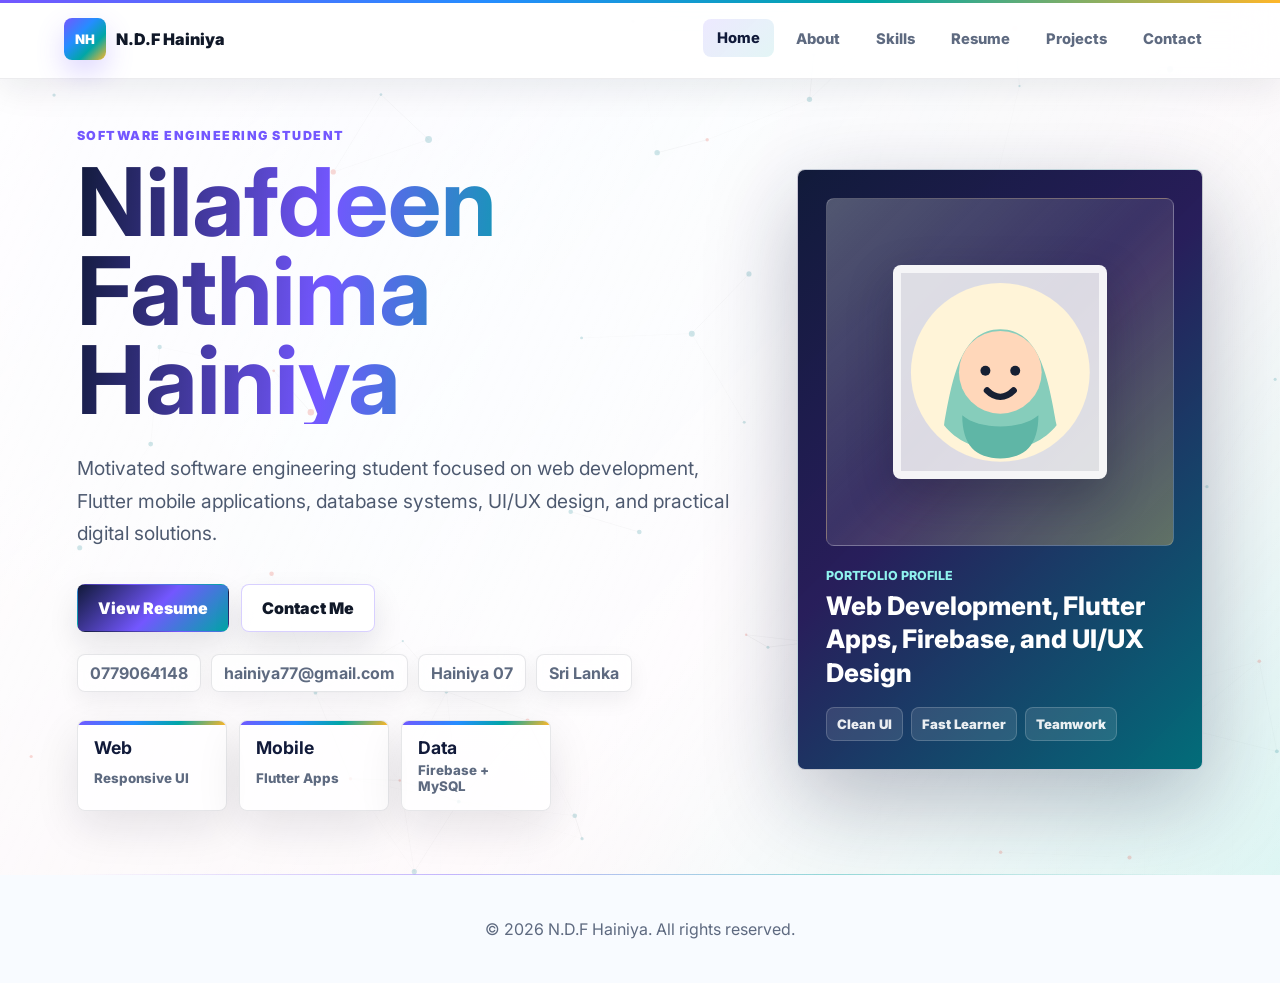
==== index.html @ d44f3f5a "Initial portfolio website" ====
<!DOCTYPE html>
<html lang="en">
<head>
  <meta charset="UTF-8" />
  <meta name="viewport" content="width=device-width, initial-scale=1.0" />
  <title>N.D.F Hainiya | Software Engineering Portfolio</title>
  <link rel="preconnect" href="https://fonts.googleapis.com">
  <link rel="preconnect" href="https://fonts.gstatic.com" crossorigin>
  <link href="https://fonts.googleapis.com/css2?family=Inter:wght@400;500;600;700;800;900&display=swap" rel="stylesheet">
  <link rel="stylesheet" href="style.css" />
</head>
<body>
  <header class="site-header">
    <a class="brand" href="index.html" aria-label="N.D.F Hainiya home">
      <span class="brand-mark">NH</span>
      <span>N.D.F Hainiya</span>
    </a>

    <button class="nav-toggle" type="button" aria-label="Open navigation" aria-expanded="false">
      <span></span>
      <span></span>
      <span></span>
    </button>

    <nav class="site-nav" aria-label="Primary navigation">
      <a href="index.html">Home</a>
      <a href="about.html">About</a>
      <a href="skills.html">Skills</a>
      <a href="resume.html">Resume</a>
      <a href="project.html">Projects</a>
      <a href="contect.html">Contact</a>
    </nav>
  </header>

  <main>
    <section class="hero" id="home">
      <canvas id="heroCanvas" aria-hidden="true"></canvas>
      <div class="hero-content">
        <p class="eyebrow">Software Engineering Student</p>
        <h1>Nilafdeen Fathima Hainiya</h1>
        <p class="hero-text">
          Motivated software engineering student focused on web development,
          Flutter mobile applications, database systems, UI/UX design, and
          practical digital solutions.
        </p>
        <div class="hero-actions">
          <a class="btn primary" href="resume.html">View Resume</a>
          <a class="btn secondary" href="contect.html">Contact Me</a>
        </div>
        <div class="hero-meta" aria-label="Contact quick links">
          <a href="tel:+94779064148">0779064148</a>
          <a href="mailto:hainiya77@gmail.com">hainiya77@gmail.com</a>
          <span>Hainiya 07</span>
          <span>Sri Lanka</span>
        </div>
        <div class="hero-highlights" aria-label="Portfolio focus areas">
          <span>
            <strong>Web</strong>
            <small>Responsive UI</small>
          </span>
          <span>
            <strong>Mobile</strong>
            <small>Flutter Apps</small>
          </span>
          <span>
            <strong>Data</strong>
            <small>Firebase + MySQL</small>
          </span>
        </div>
      </div>

      <aside class="profile-panel" aria-label="Profile highlight">
        <div class="profile-orbit">
          <div class="profile-avatar" aria-hidden="true">
            <svg class="girl-icon" viewBox="0 0 120 120" role="img" aria-label="Girl profile icon">
              <circle class="icon-bg" cx="60" cy="60" r="54" />
              <path class="icon-hijab" d="M26 92c5-28 10-58 34-58s29 30 34 58c-7 9-19 15-34 15S33 101 26 92Z" />
              <circle class="icon-face" cx="60" cy="60" r="25" />
              <path class="icon-scarf" d="M37 86c10 9 36 9 46 0 0 18-8 26-23 26S37 104 37 86Z" />
              <circle class="icon-eye" cx="51" cy="59" r="3" />
              <circle class="icon-eye" cx="69" cy="59" r="3" />
              <path class="icon-smile" d="M52 71c5 5 11 5 16 0" />
            </svg>
          </div>
        </div>
        <div>
          <p class="profile-label">Portfolio Profile</p>
          <p class="profile-title">Web Development, Flutter Apps, Firebase, and UI/UX Design</p>
          <div class="profile-tags" aria-label="Core strengths">
            <span>Clean UI</span>
            <span>Fast Learner</span>
            <span>Teamwork</span>
          </div>
        </div>
      </aside>
    </section>
  </main>

  <footer class="site-footer">
    <p>&copy; <span id="year"></span> N.D.F Hainiya. All rights reserved.</p>
  </footer>

  <script src="script.js"></script>
</body>
</html>
---- style.css ----
:root {
  --ink: #101828;
  --muted: #5e6a80;
  --paper: #f8fbff;
  --line: rgba(16, 24, 40, 0.12);
  --teal: #00a6a6;
  --coral: #ff5f73;
  --gold: #ffb629;
  --green: #2fbd72;
  --violet: #7357ff;
  --rose: #ff7aac;
  --sky: #258dff;
  --navy: #111a3a;
  --white: #ffffff;
  --shadow: 0 24px 70px rgba(16, 24, 40, 0.16);
  --soft-shadow: 0 16px 44px rgba(16, 24, 40, 0.1);
  --accent-gradient: linear-gradient(135deg, var(--violet), var(--sky) 38%, var(--teal) 68%, var(--gold));
}

* {
  box-sizing: border-box;
}

html {
  scroll-behavior: smooth;
  overflow-x: hidden;
}

body {
  margin: 0;
  font-family: "Inter", Arial, sans-serif;
  color: var(--ink);
  background:
    linear-gradient(120deg, rgba(115, 87, 255, 0.12), transparent 32%),
    linear-gradient(240deg, rgba(0, 166, 166, 0.11), transparent 38%),
    linear-gradient(180deg, rgba(255, 182, 41, 0.09), transparent 44%),
    var(--paper);
  overflow-x: hidden;
}

a {
  color: inherit;
  text-decoration: none;
}

main,
section,
.hero-content,
.section-heading,
.about-grid,
.resume-layout,
.projects-grid,
.contact-section,
.profile-panel,
.skill-card,
.resume-card,
.project-card {
  min-width: 0;
}

.site-header {
  position: fixed;
  top: 0;
  left: 0;
  right: 0;
  z-index: 20;
  display: flex;
  align-items: center;
  justify-content: space-between;
  gap: 24px;
  min-height: 76px;
  padding: 18px clamp(18px, 5vw, 64px);
  background: rgba(255, 255, 255, 0.82);
  border-bottom: 1px solid rgba(17, 24, 39, 0.08);
  box-shadow: 0 10px 34px rgba(16, 24, 40, 0.08);
  backdrop-filter: blur(20px);
}

.site-header::before {
  content: "";
  position: absolute;
  inset: 0 0 auto;
  height: 3px;
  background: var(--accent-gradient);
}

.brand,
.site-nav {
  display: flex;
  align-items: center;
}

.brand {
  gap: 10px;
  font-weight: 900;
}

.brand-mark {
  display: grid;
  place-items: center;
  width: 42px;
  height: 42px;
  border-radius: 8px;
  color: var(--white);
  background: var(--accent-gradient);
  box-shadow: 0 12px 28px rgba(115, 87, 255, 0.24);
  font-size: 0.82rem;
  letter-spacing: 0;
}

.site-nav {
  gap: 8px;
}

.site-nav a {
  border-radius: 8px;
  padding: 10px 14px;
  color: var(--muted);
  font-weight: 800;
  font-size: 0.92rem;
  transition: color 180ms ease, background 180ms ease, transform 180ms ease;
}

.site-nav a:hover,
.site-nav a.active {
  color: var(--navy);
  background: linear-gradient(135deg, rgba(115, 87, 255, 0.13), rgba(0, 166, 166, 0.11));
  transform: translateY(-1px);
}

.nav-toggle {
  display: none;
  width: 44px;
  height: 44px;
  border: 1px solid var(--line);
  border-radius: 8px;
  background: var(--white);
  cursor: pointer;
}

.nav-toggle span {
  display: block;
  width: 18px;
  height: 2px;
  margin: 4px auto;
  background: var(--ink);
}

.hero {
  position: relative;
  display: grid;
  grid-template-columns: minmax(0, 1.05fr) minmax(290px, 0.65fr);
  align-items: center;
  gap: clamp(24px, 5vw, 74px);
  min-height: 96vh;
  padding: 128px clamp(18px, 6vw, 84px) 64px;
  overflow: hidden;
  background:
    linear-gradient(135deg, rgba(255, 255, 255, 0.98) 0%, rgba(241, 248, 255, 0.92) 35%, rgba(255, 246, 250, 0.9) 68%, rgba(239, 255, 249, 0.9) 100%),
    repeating-linear-gradient(90deg, rgba(16, 24, 40, 0.045) 0 1px, transparent 1px 88px),
    repeating-linear-gradient(0deg, rgba(16, 24, 40, 0.035) 0 1px, transparent 1px 88px);
}

#heroCanvas {
  position: absolute;
  inset: 0;
  width: 100%;
  height: 100%;
  opacity: 0.42;
}

.hero::before {
  content: "";
  position: absolute;
  inset: 0;
  background:
    linear-gradient(115deg, rgba(255, 255, 255, 0.96) 0%, rgba(255, 255, 255, 0.72) 44%, rgba(255, 255, 255, 0.38) 100%),
    linear-gradient(145deg, rgba(115, 87, 255, 0.16) 0%, transparent 34%),
    linear-gradient(315deg, rgba(0, 166, 166, 0.16) 0%, transparent 38%),
    linear-gradient(45deg, rgba(255, 95, 115, 0.14) 0%, transparent 35%);
}

.hero::after {
  content: "";
  position: absolute;
  right: clamp(18px, 6vw, 84px);
  bottom: 0;
  left: clamp(18px, 6vw, 84px);
  height: 1px;
  background: linear-gradient(90deg, transparent, rgba(115, 87, 255, 0.42), rgba(0, 166, 166, 0.38), transparent);
}

.hero-content,
.profile-panel {
  position: relative;
  z-index: 1;
}

.eyebrow {
  margin: 0 0 14px;
  color: var(--violet);
  font-size: 0.78rem;
  font-weight: 900;
  text-transform: uppercase;
  letter-spacing: 0.12em;
}

h1,
h2,
h3,
p {
  overflow-wrap: anywhere;
  word-break: normal;
}

h1 {
  max-width: 900px;
  margin: 0;
  font-size: clamp(2.9rem, 7.4vw, 7.6rem);
  line-height: 0.94;
  letter-spacing: 0;
  color: var(--navy);
  background: linear-gradient(95deg, var(--navy) 0%, var(--violet) 38%, var(--teal) 70%, #e38b00 100%);
  background-clip: text;
  -webkit-background-clip: text;
  -webkit-text-fill-color: transparent;
}

h2 {
  margin: 0;
  font-size: clamp(2rem, 4vw, 4.2rem);
  line-height: 1;
  letter-spacing: 0;
  color: var(--navy);
}

h3 {
  margin: 0;
  font-size: 1.22rem;
}

.hero-text {
  max-width: 670px;
  margin: 28px 0 0;
  color: #4e5a70;
  font-size: clamp(1.02rem, 1.5vw, 1.28rem);
  line-height: 1.7;
}

.hero-actions {
  display: flex;
  flex-wrap: wrap;
  gap: 12px;
  margin-top: 34px;
}

.hero-meta {
  display: flex;
  flex-wrap: wrap;
  gap: 10px;
  margin-top: 22px;
  color: var(--muted);
  font-weight: 700;
}

.hero-meta a,
.hero-meta span {
  display: inline-flex;
  align-items: center;
  min-height: 38px;
  border: 1px solid rgba(16, 24, 40, 0.1);
  border-radius: 8px;
  padding: 0 12px;
  background: rgba(255, 255, 255, 0.72);
  box-shadow: 0 8px 22px rgba(16, 24, 40, 0.06);
  backdrop-filter: blur(12px);
}

.hero-highlights {
  display: grid;
  grid-template-columns: repeat(3, minmax(0, 150px));
  gap: 12px;
  margin-top: 28px;
}

.hero-highlights span {
  position: relative;
  display: grid;
  gap: 4px;
  min-height: 82px;
  padding: 16px;
  overflow: hidden;
  border: 1px solid rgba(16, 24, 40, 0.1);
  border-radius: 8px;
  background: rgba(255, 255, 255, 0.78);
  box-shadow: var(--soft-shadow);
}

.hero-highlights span::before {
  content: "";
  position: absolute;
  inset: 0 0 auto;
  height: 4px;
  background: var(--accent-gradient);
}

.hero-highlights strong {
  color: var(--navy);
  font-size: 1.1rem;
}

.hero-highlights small {
  color: var(--muted);
  font-weight: 800;
}

.btn {
  display: inline-flex;
  align-items: center;
  justify-content: center;
  min-height: 48px;
  border-radius: 8px;
  padding: 0 20px;
  border: 1px solid var(--ink);
  font-family: inherit;
  font-size: 1rem;
  font-weight: 900;
  cursor: pointer;
  box-shadow: 0 14px 30px rgba(16, 24, 40, 0.1);
  transition: transform 180ms ease, box-shadow 180ms ease, border-color 180ms ease;
}

.btn:hover {
  transform: translateY(-2px);
  box-shadow: 0 18px 42px rgba(16, 24, 40, 0.17);
}

.btn.primary {
  color: var(--white);
  border-color: transparent;
  background: linear-gradient(135deg, var(--navy), var(--violet) 52%, var(--teal));
}

.btn.secondary {
  border-color: rgba(115, 87, 255, 0.28);
  background: rgba(255, 255, 255, 0.82);
}

.profile-panel {
  display: grid;
  gap: 22px;
  width: min(100%, 420px);
  justify-self: end;
  padding: 28px;
  border: 1px solid rgba(255, 255, 255, 0.74);
  border-radius: 8px;
  background:
    linear-gradient(135deg, rgba(17, 26, 58, 0.94), rgba(42, 30, 94, 0.9) 45%, rgba(0, 122, 132, 0.86)),
    var(--navy);
  box-shadow: 0 30px 90px rgba(17, 26, 58, 0.28);
  backdrop-filter: blur(18px);
}

.profile-orbit {
  display: grid;
  place-items: center;
  aspect-ratio: 1;
  border-radius: 8px;
  background:
    linear-gradient(135deg, rgba(255, 255, 255, 0.18), transparent 48%),
    linear-gradient(315deg, rgba(255, 182, 41, 0.25), transparent 52%),
    rgba(255, 255, 255, 0.1);
  border: 1px solid rgba(255, 255, 255, 0.18);
}

.profile-avatar {
  display: grid;
  place-items: center;
  width: 62%;
  aspect-ratio: 1;
  border-radius: 8px;
  background: rgba(255, 255, 255, 0.82);
  border: 8px solid rgba(255, 255, 255, 0.72);
  box-shadow: 0 18px 45px rgba(17, 24, 39, 0.28);
}

.girl-icon {
  width: 100%;
  height: 100%;
}

.girl-icon.large {
  width: min(82%, 280px);
  height: auto;
}

.icon-bg {
  fill: #fff4d8;
}

.icon-hijab {
  fill: #86cdbb;
}

.icon-face {
  fill: #ffd7ba;
}

.icon-scarf {
  fill: #5fb6a6;
}

.icon-eye {
  fill: #172033;
}

.icon-smile {
  fill: none;
  stroke: #172033;
  stroke-width: 4;
  stroke-linecap: round;
}

.profile-label {
  margin: 0 0 6px;
  color: #8ff3ee;
  font-weight: 800;
  text-transform: uppercase;
  font-size: 0.78rem;
}

.profile-title {
  margin: 0;
  font-size: clamp(1.25rem, 2vw, 1.7rem);
  line-height: 1.3;
  font-weight: 800;
  color: var(--white);
}

.profile-tags {
  display: flex;
  flex-wrap: wrap;
  gap: 8px;
  margin-top: 18px;
}

.profile-tags span {
  display: inline-flex;
  align-items: center;
  min-height: 34px;
  border: 1px solid rgba(255, 255, 255, 0.18);
  border-radius: 8px;
  padding: 0 10px;
  color: rgba(255, 255, 255, 0.9);
  background: rgba(255, 255, 255, 0.11);
  font-size: 0.82rem;
  font-weight: 900;
}

.section {
  padding: 98px clamp(18px, 6vw, 84px);
}

.section-heading {
  max-width: 850px;
  margin-bottom: 38px;
}

.about-grid {
  display: grid;
  grid-template-columns: minmax(210px, 0.56fr) minmax(0, 1fr) minmax(260px, 0.72fr);
  gap: 34px;
  align-items: center;
}

.about-icon-card {
  position: relative;
  display: grid;
  place-items: center;
  min-height: 340px;
  border: 1px solid rgba(17, 24, 39, 0.1);
  border-radius: 8px;
  background:
    linear-gradient(135deg, rgba(115, 87, 255, 0.2), transparent 48%),
    linear-gradient(315deg, rgba(0, 166, 166, 0.18), transparent 54%),
    linear-gradient(45deg, rgba(255, 182, 41, 0.18), transparent 46%),
    #ffffff;
  box-shadow: var(--shadow);
}

.about-icon-card::after {
  content: "";
  position: absolute;
  inset: 0;
  border: 10px solid rgba(255, 255, 255, 0.54);
  pointer-events: none;
}

.about-copy p {
  margin: 0;
  color: #4e5a70;
  font-size: 1.15rem;
  line-height: 1.8;
}

.quick-facts {
  display: grid;
  gap: 12px;
}

.quick-facts div,
.skill-card,
.project-card {
  border: 1px solid var(--line);
  border-radius: 8px;
  background: rgba(255, 255, 255, 0.84);
  box-shadow: 0 12px 34px rgba(16, 24, 40, 0.07);
}

.quick-facts div {
  position: relative;
  overflow: hidden;
  padding: 18px;
  border-left: 5px solid var(--teal);
}

.quick-facts div::after {
  content: "";
  position: absolute;
  inset: auto 0 0;
  height: 3px;
  background: linear-gradient(90deg, var(--teal), transparent);
}

.quick-facts div:nth-child(2) {
  border-left-color: var(--coral);
}

.quick-facts div:nth-child(2)::after {
  background: linear-gradient(90deg, var(--coral), transparent);
}

.quick-facts div:nth-child(3) {
  border-left-color: var(--gold);
}

.quick-facts div:nth-child(3)::after {
  background: linear-gradient(90deg, var(--gold), transparent);
}

.quick-facts span,
.project-type {
  color: var(--muted);
  font-size: 0.78rem;
  font-weight: 800;
  text-transform: uppercase;
}

.quick-facts strong {
  display: block;
  margin-top: 5px;
  font-size: 1.05rem;
}

.skills-section {
  background:
    linear-gradient(135deg, rgba(0, 166, 166, 0.14), transparent 42%),
    linear-gradient(315deg, rgba(255, 122, 172, 0.14), transparent 46%),
    linear-gradient(180deg, #f0fbff, #fff7fc);
}

.skills-grid,
.skill-category-grid,
.projects-grid {
  display: grid;
  grid-template-columns: repeat(3, minmax(0, 1fr));
  gap: 18px;
}

.skill-card {
  position: relative;
  min-height: 260px;
  padding: 24px;
  overflow: hidden;
  transition: transform 180ms ease, box-shadow 180ms ease;
}

.skill-card::before,
.project-card::before,
.resume-card::before {
  content: "";
  position: absolute;
  inset: 0 0 auto;
  height: 5px;
  background: var(--accent-gradient);
}

.skill-card:hover,
.project-card:hover {
  transform: translateY(-6px);
  box-shadow: var(--shadow);
}

.skill-number {
  display: inline-flex;
  align-items: center;
  justify-content: center;
  width: 46px;
  height: 46px;
  margin-bottom: 34px;
  border-radius: 8px;
  color: var(--white);
  background: linear-gradient(135deg, var(--violet), var(--sky));
  box-shadow: 0 14px 28px rgba(115, 87, 255, 0.22);
  font-weight: 900;
}

.skill-card:nth-child(2) .skill-number {
  background: linear-gradient(135deg, var(--coral), var(--gold));
}

.skill-card:nth-child(3) .skill-number {
  background: linear-gradient(135deg, var(--teal), var(--green));
}

.skill-card:nth-child(4) .skill-number {
  background: linear-gradient(135deg, var(--green), var(--navy));
}

.skill-card:nth-child(5) .skill-number {
  background: linear-gradient(135deg, var(--rose), var(--violet));
}

.skill-card:nth-child(6) .skill-number {
  background: linear-gradient(135deg, var(--gold), var(--coral));
}

.tag-list,
.interest-list {
  display: flex;
  flex-wrap: wrap;
  gap: 9px;
  margin-top: 18px;
}

.tag-list span,
.interest-list span {
  display: inline-flex;
  align-items: center;
  min-height: 36px;
  border-radius: 8px;
  padding: 0 11px;
  color: var(--ink);
  background: rgba(115, 87, 255, 0.1);
  border: 1px solid rgba(115, 87, 255, 0.16);
  font-size: 0.88rem;
  font-weight: 800;
}

.skill-card p,
.project-card p {
  color: var(--muted);
  line-height: 1.65;
}

.resume-section {
  background:
    linear-gradient(180deg, rgba(255, 255, 255, 0.64), rgba(255, 255, 255, 0)),
    linear-gradient(135deg, rgba(255, 182, 41, 0.15), transparent 42%),
    linear-gradient(315deg, rgba(0, 166, 166, 0.1), transparent 44%),
    #fff8ed;
}

.resume-layout {
  display: grid;
  grid-template-columns: minmax(0, 1.1fr) minmax(280px, 0.9fr);
  gap: 18px;
}

.resume-card {
  position: relative;
  overflow: hidden;
  border: 1px solid var(--line);
  border-radius: 8px;
  padding: 26px;
  background: rgba(255, 255, 255, 0.86);
  box-shadow: 0 12px 36px rgba(17, 24, 39, 0.07);
}

.summary-card {
  grid-row: span 2;
}

.resume-file-card {
  grid-column: 1 / -1;
  display: grid;
  gap: 22px;
  overflow: hidden;
  background:
    linear-gradient(135deg, rgba(115, 87, 255, 0.14), transparent 38%),
    linear-gradient(315deg, rgba(0, 166, 166, 0.13), transparent 42%),
    rgba(255, 255, 255, 0.92);
}

.resume-file-header {
  display: flex;
  align-items: center;
  gap: 18px;
}

.resume-file-icon {
  display: grid;
  place-items: center;
  flex: 0 0 auto;
  width: 74px;
  height: 92px;
  border-radius: 8px;
  color: var(--white);
  background: linear-gradient(135deg, var(--coral), var(--violet), var(--teal));
  box-shadow: 0 16px 34px rgba(108, 99, 255, 0.22);
}

.resume-file-icon span {
  font-size: 0.9rem;
  font-weight: 900;
  letter-spacing: 0.12em;
}

.resume-file-label {
  margin: 0 0 8px;
  color: var(--teal);
  font-size: 0.78rem;
  font-weight: 900;
  text-transform: uppercase;
  letter-spacing: 0.12em;
}

.resume-actions {
  display: flex;
  flex-wrap: wrap;
  gap: 12px;
}

.resume-modal {
  position: fixed;
  inset: 0;
  z-index: 80;
  display: none;
  padding: clamp(14px, 3vw, 34px);
}

.resume-modal.open {
  display: grid;
  place-items: center;
}

.resume-modal-backdrop {
  position: absolute;
  inset: 0;
  background: rgba(23, 32, 51, 0.76);
  backdrop-filter: blur(10px);
}

.resume-modal-panel {
  position: relative;
  z-index: 1;
  display: grid;
  grid-template-rows: auto minmax(0, 1fr);
  width: min(100%, 980px);
  height: min(92vh, 860px);
  overflow: hidden;
  border: 1px solid rgba(255, 255, 255, 0.28);
  border-radius: 8px;
  background: var(--white);
  box-shadow: 0 28px 90px rgba(0, 0, 0, 0.34);
}

.resume-modal-header {
  display: flex;
  align-items: center;
  justify-content: space-between;
  gap: 18px;
  padding: 18px;
  border-bottom: 1px solid var(--line);
  background:
    linear-gradient(135deg, rgba(108, 99, 255, 0.1), transparent 42%),
    #ffffff;
}

.resume-modal-header h2 {
  font-size: clamp(1.05rem, 2.5vw, 1.7rem);
  line-height: 1.2;
}

.resume-close-btn {
  min-height: 42px;
  border: 1px solid rgba(23, 32, 51, 0.16);
  border-radius: 8px;
  padding: 0 14px;
  color: var(--ink);
  background: var(--white);
  font-family: inherit;
  font-weight: 900;
  cursor: pointer;
}

.resume-preview {
  width: 100%;
  height: 100%;
  border: 0;
  background: var(--white);
}

.resume-card h3 {
  margin-bottom: 16px;
}

.resume-card p {
  margin: 0;
  color: #4f5b70;
  line-height: 1.78;
}

.timeline {
  display: grid;
  gap: 18px;
}

.timeline-item {
  position: relative;
  padding-left: 22px;
}

.timeline-item::before {
  content: "";
  position: absolute;
  left: 0;
  top: 5px;
  width: 10px;
  height: 10px;
  border-radius: 999px;
  background: var(--coral);
  box-shadow: 0 0 0 6px rgba(232, 93, 79, 0.12);
}

.timeline-item span {
  display: block;
  margin-bottom: 7px;
  color: var(--violet);
  font-size: 0.82rem;
  font-weight: 900;
}

.timeline-item h4 {
  margin: 0 0 6px;
  font-size: 1.05rem;
}

.projects-section {
  background:
    linear-gradient(135deg, rgba(115, 87, 255, 0.1), transparent 38%),
    linear-gradient(315deg, rgba(255, 95, 115, 0.12), transparent 42%),
    linear-gradient(180deg, #ffffff, #f3f9ff);
}

.project-card {
  position: relative;
  overflow: hidden;
  transition: transform 180ms ease, box-shadow 180ms ease;
}

.project-card:first-child {
  grid-column: span 2;
}

.project-media {
  position: relative;
  display: block;
  margin: 0;
  min-height: 210px;
  aspect-ratio: 16 / 10;
  overflow: hidden;
  background: #eef4f8;
}

.media-one {
  background: #e8f8f8;
}

.media-two {
  background: #fff1ea;
}

.media-three {
  background: #eefaf3;
}

.media-four {
  background: #f5f1ea;
}

.media-five {
  background: #f6eefb;
}

.project-media img {
  display: block;
  width: 100%;
  height: 100%;
  min-height: 210px;
  object-fit: cover;
  transition: transform 220ms ease;
}

.project-media::after {
  content: "";
  position: absolute;
  inset: 0;
  background: linear-gradient(180deg, transparent 58%, rgba(16, 24, 40, 0.13));
  pointer-events: none;
}

.project-card:hover .project-media img {
  transform: scale(1.04);
}

.project-body {
  padding: 24px;
}

.project-type {
  margin: 0 0 10px;
  color: var(--violet);
  letter-spacing: 0.1em;
}

.contact-section {
  position: relative;
  display: grid;
  grid-template-columns: minmax(0, 1fr) minmax(280px, 0.65fr);
  gap: 28px;
  align-items: center;
  padding: 78px clamp(18px, 6vw, 84px);
  color: var(--white);
  background:
    linear-gradient(135deg, rgba(115, 87, 255, 0.52), transparent 42%),
    linear-gradient(315deg, rgba(0, 166, 166, 0.42), transparent 46%),
    linear-gradient(90deg, rgba(255, 95, 115, 0.16), transparent 42%),
    var(--navy);
  overflow: hidden;
}

.contact-page {
  min-height: calc(100vh - 56px);
  padding-top: 132px;
}

.contact-section::before {
  content: "";
  position: absolute;
  inset: 0 0 auto;
  height: 5px;
  background: var(--accent-gradient);
}

.contact-section .eyebrow {
  color: #8ff3ee;
}

.contact-section h2 {
  max-width: 740px;
  color: var(--white);
}

.contact-section p {
  color: rgba(255, 255, 255, 0.76);
  line-height: 1.7;
}

.contact-links {
  display: grid;
  gap: 12px;
}

.contact-links a {
  display: flex;
  align-items: center;
  min-height: 54px;
  border: 1px solid rgba(255, 255, 255, 0.18);
  border-radius: 8px;
  padding: 0 16px;
  background: rgba(255, 255, 255, 0.11);
  font-weight: 800;
  backdrop-filter: blur(10px);
  transition: transform 180ms ease, background 180ms ease;
}

.contact-links a:hover {
  transform: translateX(4px);
  background: rgba(255, 255, 255, 0.16);
}

.contact-links span {
  display: flex;
  align-items: center;
  min-height: 54px;
  border: 1px solid rgba(255, 255, 255, 0.18);
  border-radius: 8px;
  padding: 0 16px;
  background: rgba(255, 255, 255, 0.11);
  font-weight: 800;
  backdrop-filter: blur(10px);
}

.site-footer {
  padding: 28px 18px;
  text-align: center;
  color: var(--muted);
  background: var(--paper);
}

@media (max-width: 900px) {
  .nav-toggle {
    display: block;
  }

  .site-nav {
    position: absolute;
    top: calc(100% + 8px);
    left: 18px;
    right: 18px;
    display: none;
    flex-direction: column;
    align-items: stretch;
    padding: 10px;
    border: 1px solid var(--line);
    border-radius: 8px;
    background: var(--white);
    box-shadow: var(--shadow);
  }

  .site-nav.open {
    display: flex;
  }

  .hero,
  .about-grid,
  .resume-layout,
  .contact-section {
    grid-template-columns: 1fr;
  }

  .hero-highlights {
    grid-template-columns: repeat(3, minmax(0, 1fr));
  }

  .about-icon-card {
    width: min(100%, 520px);
    min-height: 360px;
  }

  .hero {
    min-height: auto;
  }

  .profile-panel {
    justify-self: start;
  }

  .skills-grid,
  .skill-category-grid,
  .projects-grid {
    grid-template-columns: 1fr;
  }

  .project-card:first-child {
    grid-column: auto;
  }

  .summary-card {
    grid-row: auto;
  }

}

@media (max-width: 560px) {
  .site-header {
    min-height: 68px;
    padding: 12px 14px;
  }

  .brand {
    font-size: 0.95rem;
  }

  .brand-mark {
    width: 38px;
    height: 38px;
  }

  .hero {
    padding: 98px 18px 42px;
    gap: 24px;
  }

  .hero-content,
  .profile-panel,
  .hero-text,
  .hero-actions,
  .hero-meta,
  .hero-highlights {
    width: 100%;
    max-width: calc(100vw - 36px);
  }

  .hero-highlights {
    grid-template-columns: 1fr;
  }

  h1 {
    font-size: clamp(2.75rem, 14.5vw, 3.8rem);
    line-height: 1.02;
    max-width: calc(100vw - 36px);
  }

  .hero-text {
    margin-top: 22px;
    font-size: 1rem;
  }

  .hero-meta a,
  .hero-meta span {
    min-height: 36px;
    max-width: 100%;
    padding: 0 11px;
  }

  .hero-actions,
  .resume-actions {
    display: grid;
    grid-template-columns: 1fr;
  }

  .profile-panel {
    padding: 20px;
  }

  .profile-title {
    font-size: 1.18rem;
  }

  .section {
    padding: 64px 18px;
  }

  .about-icon-card {
    min-height: 330px;
  }

  .resume-file-header {
    align-items: flex-start;
  }

  .resume-file-icon {
    width: 58px;
    height: 72px;
  }

  .resume-modal {
    padding: 10px;
  }

  .resume-modal-panel {
    height: 94vh;
  }

  .resume-modal-header {
    align-items: flex-start;
    flex-direction: column;
  }

  .hero-actions,
  .resume-actions,
  .btn {
    width: 100%;
  }

  .hero-text,
  .hero-actions,
  .hero-meta,
  .hero-highlights,
  .profile-panel {
    width: calc(100% - 36px);
    max-width: 420px;
  }

  .hero-actions .btn {
    width: 100%;
  }
}

@media (max-width: 430px) {
  .hero-content,
  .profile-panel,
  .hero-text,
  .hero-actions,
  .hero-meta,
  .hero-highlights {
    max-width: 340px;
  }

  .hero-actions .btn {
    max-width: 340px;
  }

  h1 {
    max-width: 340px;
  }
}
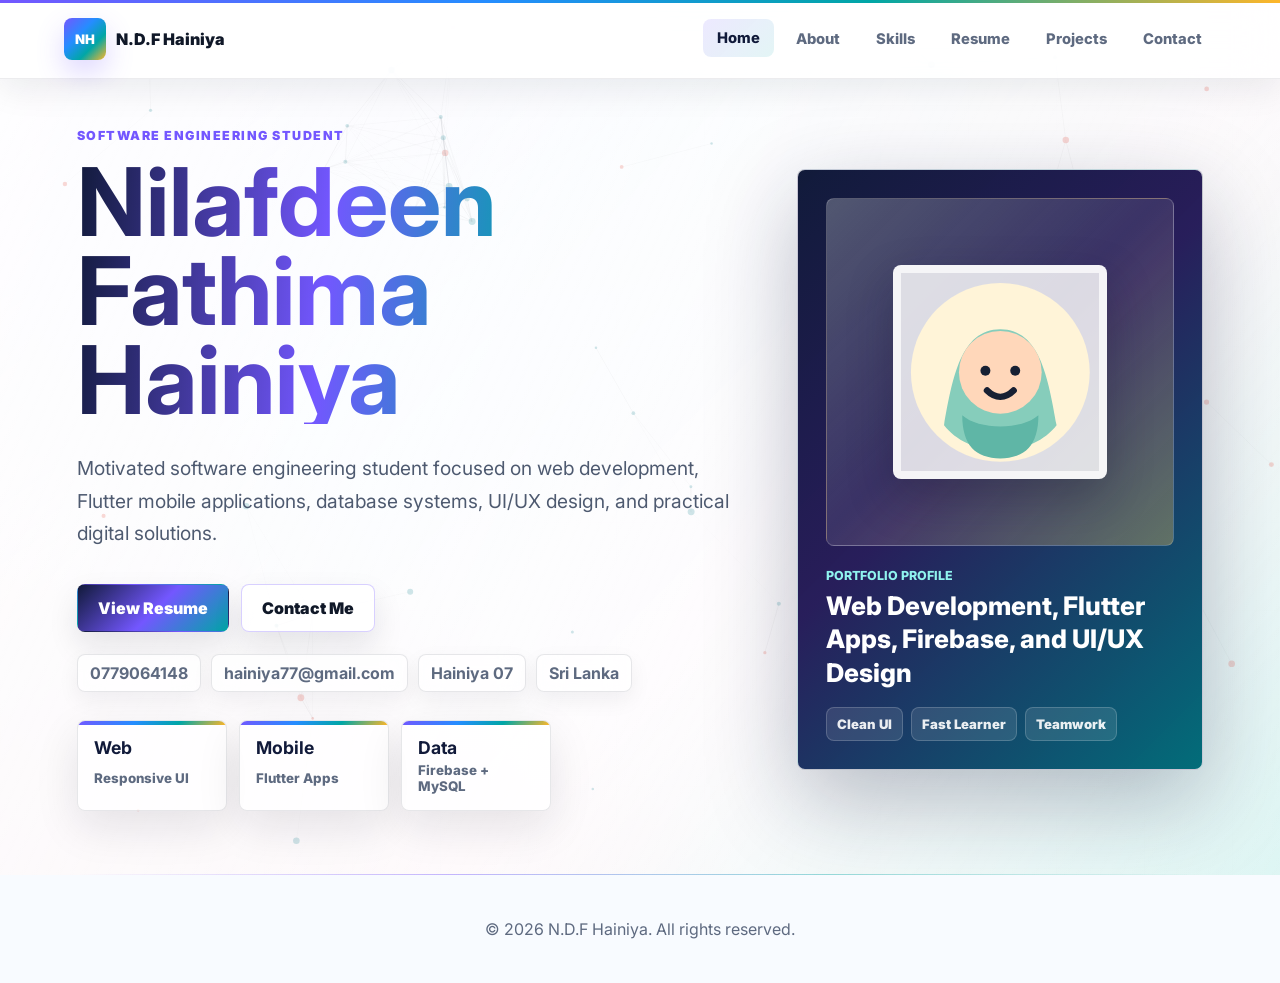
==== commit ee8757ad: "Add Google Search Console verification and SEO metadata" ====
--- a/index.html
+++ b/index.html
@@ -3,7 +3,40 @@
 <head>
   <meta charset="UTF-8" />
   <meta name="viewport" content="width=device-width, initial-scale=1.0" />
-  <title>N.D.F Hainiya | Software Engineering Portfolio</title>
+  <title>Nilafdeen Fathima Hainiya | Software Engineering Portfolio</title>
+  <meta name="description" content="Nilafdeen Fathima Hainiya, also known as N.D.F Hainiya, is a Software Engineering student in Sri Lanka with skills in web development, Flutter mobile apps, Firebase, MySQL, and UI/UX design." />
+  <meta name="robots" content="index, follow" />
+  <link rel="canonical" href="https://hainiya16.github.io/hainiya-portfolio/" />
+  <meta property="og:type" content="website" />
+  <meta property="og:title" content="Nilafdeen Fathima Hainiya | Software Engineering Portfolio" />
+  <meta property="og:description" content="Portfolio of Nilafdeen Fathima Hainiya, Software Engineering student focused on web development, Flutter apps, Firebase, MySQL, and UI/UX design." />
+  <meta property="og:url" content="https://hainiya16.github.io/hainiya-portfolio/" />
+  <meta property="og:image" content="https://hainiya16.github.io/hainiya-portfolio/assets/projects/responsive-web-development.png" />
+  <meta name="twitter:card" content="summary_large_image" />
+  <script type="application/ld+json">
+  {
+    "@context": "https://schema.org",
+    "@type": "Person",
+    "name": "Nilafdeen Fathima Hainiya",
+    "alternateName": ["N.D.F Hainiya", "Hainiya"],
+    "jobTitle": "Software Engineering Student",
+    "url": "https://hainiya16.github.io/hainiya-portfolio/",
+    "email": "mailto:hainiya77@gmail.com",
+    "telephone": "+94779064148",
+    "address": {
+      "@type": "PostalAddress",
+      "addressLocality": "Nuweraeliye",
+      "addressCountry": "Sri Lanka"
+    },
+    "knowsAbout": [
+      "Web Development",
+      "Flutter Mobile Applications",
+      "Firebase",
+      "MySQL",
+      "UI/UX Design"
+    ]
+  }
+  </script>
   <link rel="preconnect" href="https://fonts.googleapis.com">
   <link rel="preconnect" href="https://fonts.gstatic.com" crossorigin>
   <link href="https://fonts.googleapis.com/css2?family=Inter:wght@400;500;600;700;800;900&display=swap" rel="stylesheet">
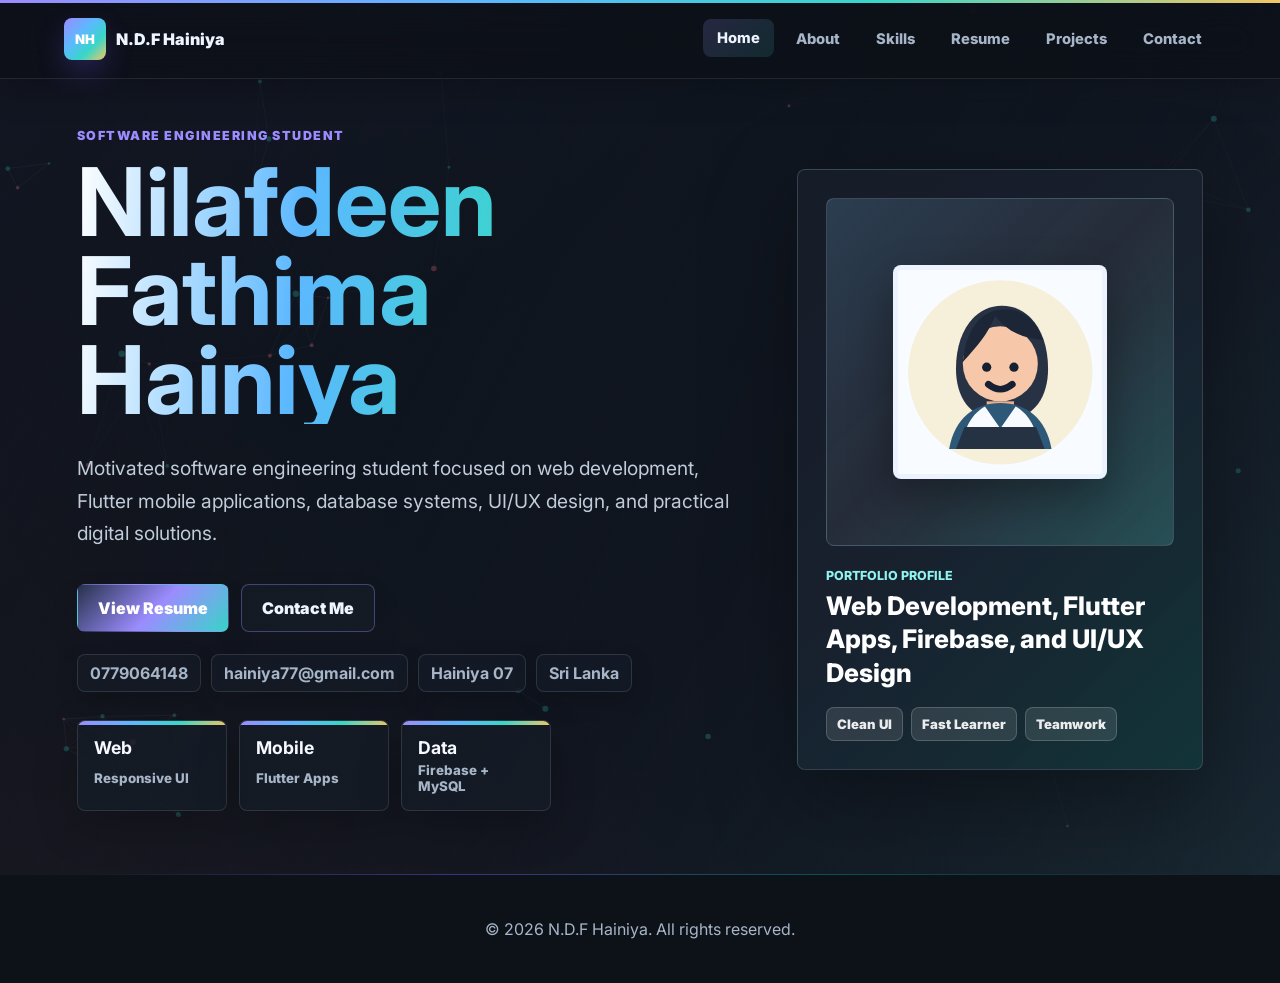
==== commit 2d7712e1: "Update portfolio dark theme and profile illustration" ====
--- a/index.html
+++ b/index.html
@@ -105,14 +105,18 @@
       <aside class="profile-panel" aria-label="Profile highlight">
         <div class="profile-orbit">
           <div class="profile-avatar" aria-hidden="true">
-            <svg class="girl-icon" viewBox="0 0 120 120" role="img" aria-label="Girl profile icon">
+            <svg class="girl-icon" viewBox="0 0 120 120" role="img" aria-label="Office girl profile icon">
               <circle class="icon-bg" cx="60" cy="60" r="54" />
-              <path class="icon-hijab" d="M26 92c5-28 10-58 34-58s29 30 34 58c-7 9-19 15-34 15S33 101 26 92Z" />
-              <circle class="icon-face" cx="60" cy="60" r="25" />
-              <path class="icon-scarf" d="M37 86c10 9 36 9 46 0 0 18-8 26-23 26S37 104 37 86Z" />
-              <circle class="icon-eye" cx="51" cy="59" r="3" />
-              <circle class="icon-eye" cx="69" cy="59" r="3" />
-              <path class="icon-smile" d="M52 71c5 5 11 5 16 0" />
+              <path class="icon-hair-back" d="M34 58c0-22 11-37 27-37s27 15 27 37c0 15-7 30-27 30S34 73 34 58Z" />
+              <path class="icon-neck" d="M52 77h16v15H52z" />
+              <circle class="icon-face" cx="60" cy="55" r="22" />
+              <path class="icon-hair-front" d="M38 54c2-20 11-31 25-31 10 0 18 6 22 18-12-1-21-5-28-14-4 10-10 17-19 27Z" />
+              <circle class="icon-eye" cx="52" cy="57" r="2.7" />
+              <circle class="icon-eye" cx="68" cy="57" r="2.7" />
+              <path class="icon-smile" d="M53 67c5 4 9 4 14 0" />
+              <path class="icon-blazer" d="M30 105c3-18 15-27 30-27s27 9 30 27H30Z" />
+              <path class="icon-shirt" d="M51 80l9 13 9-13c7 4 12 11 14 25H37c2-14 7-21 14-25Z" />
+              <path class="icon-laptop" d="M39 92h42l5 13H34l5-13Z" />
             </svg>
           </div>
         </div>
--- a/style.css
+++ b/style.css
@@ -1,19 +1,22 @@
 :root {
-  --ink: #101828;
-  --muted: #5e6a80;
-  --paper: #f8fbff;
-  --line: rgba(16, 24, 40, 0.12);
-  --teal: #00a6a6;
-  --coral: #ff5f73;
-  --gold: #ffb629;
-  --green: #2fbd72;
-  --violet: #7357ff;
-  --rose: #ff7aac;
-  --sky: #258dff;
-  --navy: #111a3a;
+  --ink: #eef5ff;
+  --muted: #a7b5c8;
+  --paper: #0d1118;
+  --line: rgba(232, 240, 255, 0.16);
+  --teal: #38d6c9;
+  --coral: #ff707f;
+  --gold: #f5c663;
+  --green: #59d28e;
+  --violet: #9b8cff;
+  --rose: #f184b8;
+  --sky: #5cb8ff;
+  --navy: #f6f9ff;
   --white: #ffffff;
-  --shadow: 0 24px 70px rgba(16, 24, 40, 0.16);
-  --soft-shadow: 0 16px 44px rgba(16, 24, 40, 0.1);
+  --surface: #151d27;
+  --surface-soft: rgba(21, 29, 39, 0.86);
+  --surface-strong: #101721;
+  --shadow: 0 24px 70px rgba(0, 0, 0, 0.34);
+  --soft-shadow: 0 16px 44px rgba(0, 0, 0, 0.22);
   --accent-gradient: linear-gradient(135deg, var(--violet), var(--sky) 38%, var(--teal) 68%, var(--gold));
 }
 
@@ -31,9 +34,9 @@
   font-family: "Inter", Arial, sans-serif;
   color: var(--ink);
   background:
-    linear-gradient(120deg, rgba(115, 87, 255, 0.12), transparent 32%),
-    linear-gradient(240deg, rgba(0, 166, 166, 0.11), transparent 38%),
-    linear-gradient(180deg, rgba(255, 182, 41, 0.09), transparent 44%),
+    linear-gradient(120deg, rgba(155, 140, 255, 0.14), transparent 32%),
+    linear-gradient(240deg, rgba(56, 214, 201, 0.11), transparent 38%),
+    linear-gradient(180deg, rgba(245, 198, 99, 0.08), transparent 44%),
     var(--paper);
   overflow-x: hidden;
 }
@@ -70,9 +73,9 @@
   gap: 24px;
   min-height: 76px;
   padding: 18px clamp(18px, 5vw, 64px);
-  background: rgba(255, 255, 255, 0.82);
-  border-bottom: 1px solid rgba(17, 24, 39, 0.08);
-  box-shadow: 0 10px 34px rgba(16, 24, 40, 0.08);
+  background: rgba(13, 17, 24, 0.82);
+  border-bottom: 1px solid rgba(232, 240, 255, 0.1);
+  box-shadow: 0 10px 34px rgba(0, 0, 0, 0.22);
   backdrop-filter: blur(20px);
 }
 
@@ -123,8 +126,8 @@
 
 .site-nav a:hover,
 .site-nav a.active {
-  color: var(--navy);
-  background: linear-gradient(135deg, rgba(115, 87, 255, 0.13), rgba(0, 166, 166, 0.11));
+  color: var(--ink);
+  background: linear-gradient(135deg, rgba(155, 140, 255, 0.18), rgba(56, 214, 201, 0.13));
   transform: translateY(-1px);
 }
 
@@ -134,7 +137,7 @@
   height: 44px;
   border: 1px solid var(--line);
   border-radius: 8px;
-  background: var(--white);
+  background: var(--surface);
   cursor: pointer;
 }
 
@@ -156,9 +159,9 @@
   padding: 128px clamp(18px, 6vw, 84px) 64px;
   overflow: hidden;
   background:
-    linear-gradient(135deg, rgba(255, 255, 255, 0.98) 0%, rgba(241, 248, 255, 0.92) 35%, rgba(255, 246, 250, 0.9) 68%, rgba(239, 255, 249, 0.9) 100%),
-    repeating-linear-gradient(90deg, rgba(16, 24, 40, 0.045) 0 1px, transparent 1px 88px),
-    repeating-linear-gradient(0deg, rgba(16, 24, 40, 0.035) 0 1px, transparent 1px 88px);
+    linear-gradient(135deg, rgba(15, 23, 42, 0.98) 0%, rgba(18, 28, 42, 0.96) 44%, rgba(25, 23, 38, 0.94) 100%),
+    repeating-linear-gradient(90deg, rgba(232, 240, 255, 0.055) 0 1px, transparent 1px 88px),
+    repeating-linear-gradient(0deg, rgba(232, 240, 255, 0.04) 0 1px, transparent 1px 88px);
 }
 
 #heroCanvas {
@@ -174,10 +177,10 @@
   position: absolute;
   inset: 0;
   background:
-    linear-gradient(115deg, rgba(255, 255, 255, 0.96) 0%, rgba(255, 255, 255, 0.72) 44%, rgba(255, 255, 255, 0.38) 100%),
-    linear-gradient(145deg, rgba(115, 87, 255, 0.16) 0%, transparent 34%),
-    linear-gradient(315deg, rgba(0, 166, 166, 0.16) 0%, transparent 38%),
-    linear-gradient(45deg, rgba(255, 95, 115, 0.14) 0%, transparent 35%);
+    linear-gradient(115deg, rgba(13, 17, 24, 0.82) 0%, rgba(13, 17, 24, 0.58) 50%, rgba(13, 17, 24, 0.28) 100%),
+    linear-gradient(145deg, rgba(155, 140, 255, 0.16) 0%, transparent 34%),
+    linear-gradient(315deg, rgba(56, 214, 201, 0.14) 0%, transparent 38%),
+    linear-gradient(45deg, rgba(255, 112, 127, 0.12) 0%, transparent 35%);
 }
 
 .hero::after {
@@ -220,7 +223,7 @@
   line-height: 0.94;
   letter-spacing: 0;
   color: var(--navy);
-  background: linear-gradient(95deg, var(--navy) 0%, var(--violet) 38%, var(--teal) 70%, #e38b00 100%);
+  background: linear-gradient(95deg, #ffffff 0%, var(--sky) 34%, var(--teal) 68%, var(--gold) 100%);
   background-clip: text;
   -webkit-background-clip: text;
   -webkit-text-fill-color: transparent;
@@ -242,7 +245,7 @@
 .hero-text {
   max-width: 670px;
   margin: 28px 0 0;
-  color: #4e5a70;
+  color: #c1ccda;
   font-size: clamp(1.02rem, 1.5vw, 1.28rem);
   line-height: 1.7;
 }
@@ -268,11 +271,11 @@
   display: inline-flex;
   align-items: center;
   min-height: 38px;
-  border: 1px solid rgba(16, 24, 40, 0.1);
+  border: 1px solid rgba(232, 240, 255, 0.12);
   border-radius: 8px;
   padding: 0 12px;
-  background: rgba(255, 255, 255, 0.72);
-  box-shadow: 0 8px 22px rgba(16, 24, 40, 0.06);
+  background: rgba(21, 29, 39, 0.72);
+  box-shadow: 0 8px 22px rgba(0, 0, 0, 0.18);
   backdrop-filter: blur(12px);
 }
 
@@ -290,9 +293,9 @@
   min-height: 82px;
   padding: 16px;
   overflow: hidden;
-  border: 1px solid rgba(16, 24, 40, 0.1);
-  border-radius: 8px;
-  background: rgba(255, 255, 255, 0.78);
+  border: 1px solid rgba(232, 240, 255, 0.12);
+  border-radius: 8px;
+  background: rgba(21, 29, 39, 0.78);
   box-shadow: var(--soft-shadow);
 }
 
@@ -321,7 +324,7 @@
   min-height: 48px;
   border-radius: 8px;
   padding: 0 20px;
-  border: 1px solid var(--ink);
+  border: 1px solid rgba(232, 240, 255, 0.2);
   font-family: inherit;
   font-size: 1rem;
   font-weight: 900;
@@ -338,12 +341,12 @@
 .btn.primary {
   color: var(--white);
   border-color: transparent;
-  background: linear-gradient(135deg, var(--navy), var(--violet) 52%, var(--teal));
+  background: linear-gradient(135deg, #26324a, var(--violet) 52%, var(--teal));
 }
 
 .btn.secondary {
-  border-color: rgba(115, 87, 255, 0.28);
-  background: rgba(255, 255, 255, 0.82);
+  border-color: rgba(155, 140, 255, 0.36);
+  background: rgba(21, 29, 39, 0.82);
 }
 
 .profile-panel {
@@ -352,12 +355,12 @@
   width: min(100%, 420px);
   justify-self: end;
   padding: 28px;
-  border: 1px solid rgba(255, 255, 255, 0.74);
+  border: 1px solid rgba(232, 240, 255, 0.16);
   border-radius: 8px;
   background:
-    linear-gradient(135deg, rgba(17, 26, 58, 0.94), rgba(42, 30, 94, 0.9) 45%, rgba(0, 122, 132, 0.86)),
-    var(--navy);
-  box-shadow: 0 30px 90px rgba(17, 26, 58, 0.28);
+    linear-gradient(135deg, rgba(21, 29, 39, 0.96), rgba(25, 31, 46, 0.94) 45%, rgba(18, 54, 58, 0.9)),
+    var(--surface);
+  box-shadow: 0 30px 90px rgba(0, 0, 0, 0.34);
   backdrop-filter: blur(18px);
 }
 
@@ -367,10 +370,10 @@
   aspect-ratio: 1;
   border-radius: 8px;
   background:
-    linear-gradient(135deg, rgba(255, 255, 255, 0.18), transparent 48%),
-    linear-gradient(315deg, rgba(255, 182, 41, 0.25), transparent 52%),
-    rgba(255, 255, 255, 0.1);
-  border: 1px solid rgba(255, 255, 255, 0.18);
+    linear-gradient(135deg, rgba(92, 184, 255, 0.14), transparent 48%),
+    linear-gradient(315deg, rgba(56, 214, 201, 0.16), transparent 52%),
+    rgba(255, 255, 255, 0.06);
+  border: 1px solid rgba(232, 240, 255, 0.14);
 }
 
 .profile-avatar {
@@ -379,9 +382,9 @@
   width: 62%;
   aspect-ratio: 1;
   border-radius: 8px;
-  background: rgba(255, 255, 255, 0.82);
-  border: 8px solid rgba(255, 255, 255, 0.72);
-  box-shadow: 0 18px 45px rgba(17, 24, 39, 0.28);
+  background: #f8fbff;
+  border: 5px solid rgba(232, 240, 255, 0.72);
+  box-shadow: 0 18px 45px rgba(0, 0, 0, 0.32);
 }
 
 .girl-icon {
@@ -395,19 +398,23 @@
 }
 
 .icon-bg {
-  fill: #fff4d8;
-}
-
-.icon-hijab {
-  fill: #86cdbb;
+  fill: #f6efd9;
+}
+
+.icon-hair-back {
+  fill: #273245;
+}
+
+.icon-neck {
+  fill: #eab08d;
 }
 
 .icon-face {
-  fill: #ffd7ba;
-}
-
-.icon-scarf {
-  fill: #5fb6a6;
+  fill: #f6c7a8;
+}
+
+.icon-hair-front {
+  fill: #1c2637;
 }
 
 .icon-eye {
@@ -419,6 +426,18 @@
   stroke: #172033;
   stroke-width: 4;
   stroke-linecap: round;
+}
+
+.icon-blazer {
+  fill: #2d5877;
+}
+
+.icon-shirt {
+  fill: #f7fbff;
+}
+
+.icon-laptop {
+  fill: #243244;
 }
 
 .profile-label {
@@ -478,13 +497,13 @@
   display: grid;
   place-items: center;
   min-height: 340px;
-  border: 1px solid rgba(17, 24, 39, 0.1);
+  border: 1px solid rgba(232, 240, 255, 0.14);
   border-radius: 8px;
   background:
-    linear-gradient(135deg, rgba(115, 87, 255, 0.2), transparent 48%),
-    linear-gradient(315deg, rgba(0, 166, 166, 0.18), transparent 54%),
-    linear-gradient(45deg, rgba(255, 182, 41, 0.18), transparent 46%),
-    #ffffff;
+    linear-gradient(135deg, rgba(155, 140, 255, 0.16), transparent 48%),
+    linear-gradient(315deg, rgba(56, 214, 201, 0.14), transparent 54%),
+    linear-gradient(45deg, rgba(245, 198, 99, 0.13), transparent 46%),
+    var(--surface);
   box-shadow: var(--shadow);
 }
 
@@ -492,13 +511,13 @@
   content: "";
   position: absolute;
   inset: 0;
-  border: 10px solid rgba(255, 255, 255, 0.54);
+  border: 1px solid rgba(232, 240, 255, 0.16);
   pointer-events: none;
 }
 
 .about-copy p {
   margin: 0;
-  color: #4e5a70;
+  color: #c1ccda;
   font-size: 1.15rem;
   line-height: 1.8;
 }
@@ -513,8 +532,8 @@
 .project-card {
   border: 1px solid var(--line);
   border-radius: 8px;
-  background: rgba(255, 255, 255, 0.84);
-  box-shadow: 0 12px 34px rgba(16, 24, 40, 0.07);
+  background: var(--surface-soft);
+  box-shadow: var(--soft-shadow);
 }
 
 .quick-facts div {
@@ -564,9 +583,9 @@
 
 .skills-section {
   background:
-    linear-gradient(135deg, rgba(0, 166, 166, 0.14), transparent 42%),
-    linear-gradient(315deg, rgba(255, 122, 172, 0.14), transparent 46%),
-    linear-gradient(180deg, #f0fbff, #fff7fc);
+    linear-gradient(135deg, rgba(56, 214, 201, 0.12), transparent 42%),
+    linear-gradient(315deg, rgba(241, 132, 184, 0.12), transparent 46%),
+    linear-gradient(180deg, #101721, #111827);
 }
 
 .skills-grid,
@@ -624,7 +643,7 @@
 }
 
 .skill-card:nth-child(4) .skill-number {
-  background: linear-gradient(135deg, var(--green), var(--navy));
+  background: linear-gradient(135deg, var(--green), #26324a);
 }
 
 .skill-card:nth-child(5) .skill-number {
@@ -651,8 +670,8 @@
   border-radius: 8px;
   padding: 0 11px;
   color: var(--ink);
-  background: rgba(115, 87, 255, 0.1);
-  border: 1px solid rgba(115, 87, 255, 0.16);
+  background: rgba(155, 140, 255, 0.14);
+  border: 1px solid rgba(155, 140, 255, 0.22);
   font-size: 0.88rem;
   font-weight: 800;
 }
@@ -665,10 +684,10 @@
 
 .resume-section {
   background:
-    linear-gradient(180deg, rgba(255, 255, 255, 0.64), rgba(255, 255, 255, 0)),
-    linear-gradient(135deg, rgba(255, 182, 41, 0.15), transparent 42%),
-    linear-gradient(315deg, rgba(0, 166, 166, 0.1), transparent 44%),
-    #fff8ed;
+    linear-gradient(180deg, rgba(232, 240, 255, 0.04), rgba(232, 240, 255, 0)),
+    linear-gradient(135deg, rgba(245, 198, 99, 0.12), transparent 42%),
+    linear-gradient(315deg, rgba(56, 214, 201, 0.1), transparent 44%),
+    #11151d;
 }
 
 .resume-layout {
@@ -683,8 +702,8 @@
   border: 1px solid var(--line);
   border-radius: 8px;
   padding: 26px;
-  background: rgba(255, 255, 255, 0.86);
-  box-shadow: 0 12px 36px rgba(17, 24, 39, 0.07);
+  background: var(--surface-soft);
+  box-shadow: var(--soft-shadow);
 }
 
 .summary-card {
@@ -697,9 +716,9 @@
   gap: 22px;
   overflow: hidden;
   background:
-    linear-gradient(135deg, rgba(115, 87, 255, 0.14), transparent 38%),
-    linear-gradient(315deg, rgba(0, 166, 166, 0.13), transparent 42%),
-    rgba(255, 255, 255, 0.92);
+    linear-gradient(135deg, rgba(155, 140, 255, 0.14), transparent 38%),
+    linear-gradient(315deg, rgba(56, 214, 201, 0.13), transparent 42%),
+    rgba(21, 29, 39, 0.92);
 }
 
 .resume-file-header {
@@ -771,7 +790,7 @@
   overflow: hidden;
   border: 1px solid rgba(255, 255, 255, 0.28);
   border-radius: 8px;
-  background: var(--white);
+  background: var(--surface);
   box-shadow: 0 28px 90px rgba(0, 0, 0, 0.34);
 }
 
@@ -783,8 +802,8 @@
   padding: 18px;
   border-bottom: 1px solid var(--line);
   background:
-    linear-gradient(135deg, rgba(108, 99, 255, 0.1), transparent 42%),
-    #ffffff;
+    linear-gradient(135deg, rgba(155, 140, 255, 0.1), transparent 42%),
+    var(--surface);
 }
 
 .resume-modal-header h2 {
@@ -794,11 +813,11 @@
 
 .resume-close-btn {
   min-height: 42px;
-  border: 1px solid rgba(23, 32, 51, 0.16);
+  border: 1px solid rgba(232, 240, 255, 0.16);
   border-radius: 8px;
   padding: 0 14px;
   color: var(--ink);
-  background: var(--white);
+  background: var(--surface-strong);
   font-family: inherit;
   font-weight: 900;
   cursor: pointer;
@@ -817,7 +836,7 @@
 
 .resume-card p {
   margin: 0;
-  color: #4f5b70;
+  color: #c1ccda;
   line-height: 1.78;
 }
 
@@ -858,9 +877,9 @@
 
 .projects-section {
   background:
-    linear-gradient(135deg, rgba(115, 87, 255, 0.1), transparent 38%),
-    linear-gradient(315deg, rgba(255, 95, 115, 0.12), transparent 42%),
-    linear-gradient(180deg, #ffffff, #f3f9ff);
+    linear-gradient(135deg, rgba(155, 140, 255, 0.1), transparent 38%),
+    linear-gradient(315deg, rgba(255, 112, 127, 0.12), transparent 42%),
+    linear-gradient(180deg, #0f141d, #111827);
 }
 
 .project-card {
@@ -880,27 +899,27 @@
   min-height: 210px;
   aspect-ratio: 16 / 10;
   overflow: hidden;
-  background: #eef4f8;
+  background: #1a2430;
 }
 
 .media-one {
-  background: #e8f8f8;
+  background: #173033;
 }
 
 .media-two {
-  background: #fff1ea;
+  background: #33221f;
 }
 
 .media-three {
-  background: #eefaf3;
+  background: #1b3026;
 }
 
 .media-four {
-  background: #f5f1ea;
+  background: #2f2b22;
 }
 
 .media-five {
-  background: #f6eefb;
+  background: #2b2434;
 }
 
 .project-media img {
@@ -943,10 +962,10 @@
   padding: 78px clamp(18px, 6vw, 84px);
   color: var(--white);
   background:
-    linear-gradient(135deg, rgba(115, 87, 255, 0.52), transparent 42%),
-    linear-gradient(315deg, rgba(0, 166, 166, 0.42), transparent 46%),
-    linear-gradient(90deg, rgba(255, 95, 115, 0.16), transparent 42%),
-    var(--navy);
+    linear-gradient(135deg, rgba(155, 140, 255, 0.26), transparent 42%),
+    linear-gradient(315deg, rgba(56, 214, 201, 0.22), transparent 46%),
+    linear-gradient(90deg, rgba(255, 112, 127, 0.12), transparent 42%),
+    #111827;
   overflow: hidden;
 }
 
@@ -1035,7 +1054,7 @@
     padding: 10px;
     border: 1px solid var(--line);
     border-radius: 8px;
-    background: var(--white);
+    background: var(--surface);
     box-shadow: var(--shadow);
   }
 
@@ -1104,13 +1123,17 @@
   }
 
   .hero-content,
-  .profile-panel,
+  .profile-panel {
+    width: calc(100% - 18px);
+    max-width: calc(100% - 18px);
+  }
+
   .hero-text,
   .hero-actions,
   .hero-meta,
   .hero-highlights {
     width: 100%;
-    max-width: calc(100vw - 36px);
+    max-width: 100%;
   }
 
   .hero-highlights {
@@ -1120,7 +1143,7 @@
   h1 {
     font-size: clamp(2.75rem, 14.5vw, 3.8rem);
     line-height: 1.02;
-    max-width: calc(100vw - 36px);
+    max-width: 100%;
   }
 
   .hero-text {
@@ -1188,10 +1211,9 @@
   .hero-text,
   .hero-actions,
   .hero-meta,
-  .hero-highlights,
-  .profile-panel {
-    width: calc(100% - 36px);
-    max-width: 420px;
+  .hero-highlights {
+    width: 100%;
+    max-width: 100%;
   }
 
   .hero-actions .btn {
@@ -1206,14 +1228,14 @@
   .hero-actions,
   .hero-meta,
   .hero-highlights {
-    max-width: 340px;
+    max-width: 100%;
   }
 
   .hero-actions .btn {
-    max-width: 340px;
+    max-width: 100%;
   }
 
   h1 {
-    max-width: 340px;
-  }
-}
+    max-width: 100%;
+  }
+}
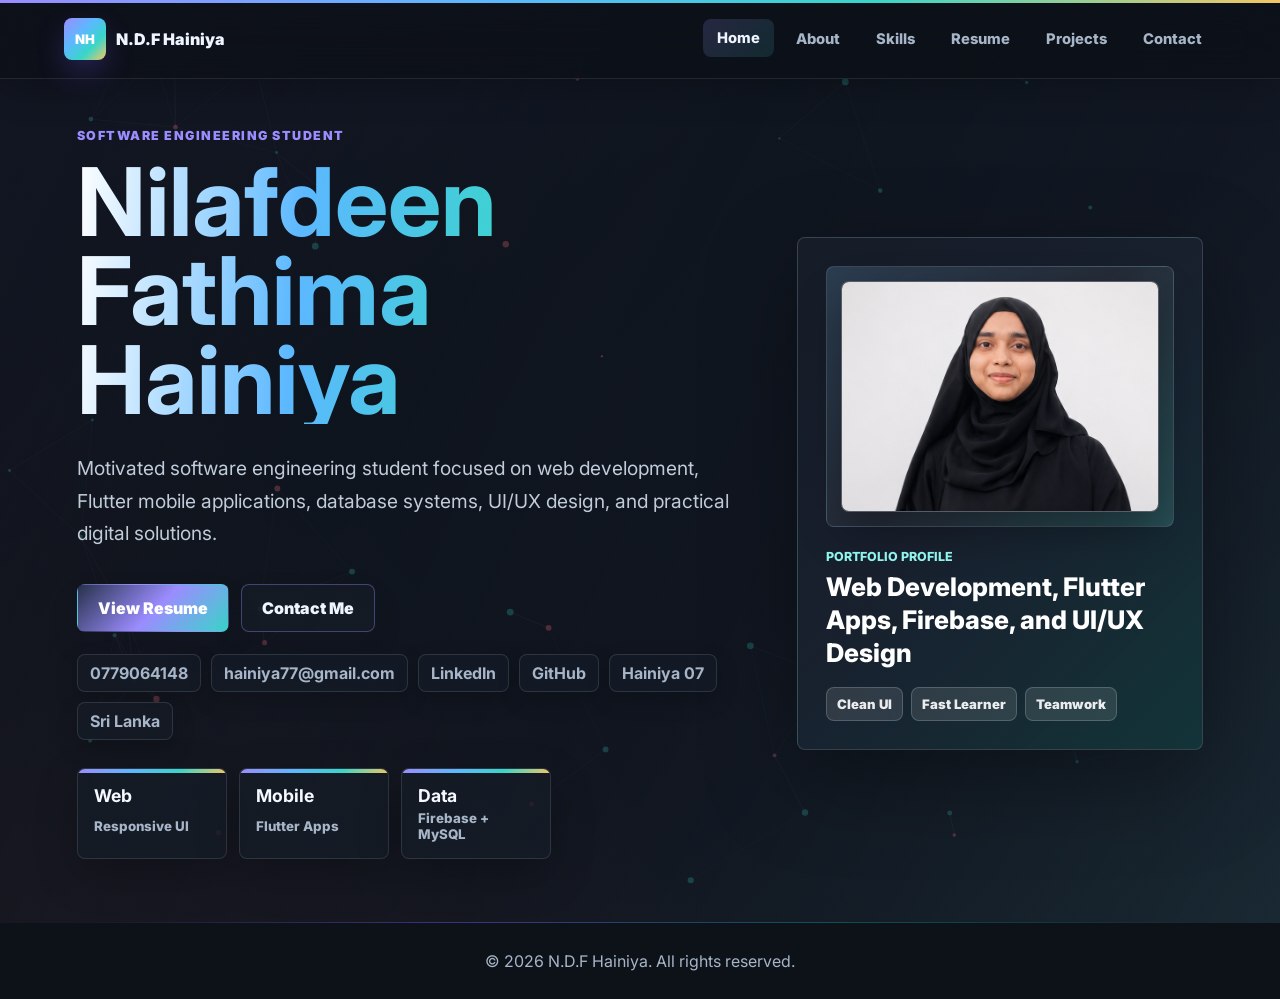
==== commit 2677300d: "Add Fathima Hainiya profile photo and social links" ====
--- a/index.html
+++ b/index.html
@@ -3,26 +3,33 @@
 <head>
   <meta charset="UTF-8" />
   <meta name="viewport" content="width=device-width, initial-scale=1.0" />
-  <title>Nilafdeen Fathima Hainiya | Software Engineering Portfolio</title>
-  <meta name="description" content="Nilafdeen Fathima Hainiya, also known as N.D.F Hainiya, is a Software Engineering student in Sri Lanka with skills in web development, Flutter mobile apps, Firebase, MySQL, and UI/UX design." />
+  <title>Fathima Hainiya | Software Engineering Portfolio</title>
+  <meta name="description" content="Fathima Hainiya portfolio by Nilafdeen Fathima Hainiya, also known as N.D.F Hainiya, a Software Engineering student in Sri Lanka skilled in web development, Flutter apps, Firebase, MySQL, and UI/UX design." />
   <meta name="robots" content="index, follow" />
   <link rel="canonical" href="https://hainiya16.github.io/hainiya-portfolio/" />
+  <link rel="me" href="https://www.linkedin.com/in/fathima-hainiya-nilafdeen-953017331" />
+  <link rel="me" href="https://github.com/Hainiya16" />
   <meta property="og:type" content="website" />
-  <meta property="og:title" content="Nilafdeen Fathima Hainiya | Software Engineering Portfolio" />
-  <meta property="og:description" content="Portfolio of Nilafdeen Fathima Hainiya, Software Engineering student focused on web development, Flutter apps, Firebase, MySQL, and UI/UX design." />
+  <meta property="og:title" content="Fathima Hainiya | Software Engineering Portfolio" />
+  <meta property="og:description" content="Portfolio of Fathima Hainiya, Software Engineering student focused on web development, Flutter apps, Firebase, MySQL, and UI/UX design." />
   <meta property="og:url" content="https://hainiya16.github.io/hainiya-portfolio/" />
-  <meta property="og:image" content="https://hainiya16.github.io/hainiya-portfolio/assets/projects/responsive-web-development.png" />
+  <meta property="og:image" content="https://hainiya16.github.io/hainiya-portfolio/assets/fathima-hainiya.png" />
   <meta name="twitter:card" content="summary_large_image" />
   <script type="application/ld+json">
   {
     "@context": "https://schema.org",
     "@type": "Person",
     "name": "Nilafdeen Fathima Hainiya",
-    "alternateName": ["N.D.F Hainiya", "Hainiya"],
+    "alternateName": ["Fathima Hainiya", "N.D.F Hainiya", "Hainiya"],
     "jobTitle": "Software Engineering Student",
     "url": "https://hainiya16.github.io/hainiya-portfolio/",
+    "image": "https://hainiya16.github.io/hainiya-portfolio/assets/fathima-hainiya.png",
     "email": "mailto:hainiya77@gmail.com",
     "telephone": "+94779064148",
+    "sameAs": [
+      "https://www.linkedin.com/in/fathima-hainiya-nilafdeen-953017331",
+      "https://github.com/Hainiya16"
+    ],
     "address": {
       "@type": "PostalAddress",
       "addressLocality": "Nuweraeliye",
@@ -83,6 +90,8 @@
         <div class="hero-meta" aria-label="Contact quick links">
           <a href="tel:+94779064148">0779064148</a>
           <a href="mailto:hainiya77@gmail.com">hainiya77@gmail.com</a>
+          <a href="https://www.linkedin.com/in/fathima-hainiya-nilafdeen-953017331" target="_blank" rel="noopener noreferrer">LinkedIn</a>
+          <a href="https://github.com/Hainiya16" target="_blank" rel="noopener noreferrer">GitHub</a>
           <span>Hainiya 07</span>
           <span>Sri Lanka</span>
         </div>
@@ -104,20 +113,8 @@
 
       <aside class="profile-panel" aria-label="Profile highlight">
         <div class="profile-orbit">
-          <div class="profile-avatar" aria-hidden="true">
-            <svg class="girl-icon" viewBox="0 0 120 120" role="img" aria-label="Office girl profile icon">
-              <circle class="icon-bg" cx="60" cy="60" r="54" />
-              <path class="icon-hair-back" d="M34 58c0-22 11-37 27-37s27 15 27 37c0 15-7 30-27 30S34 73 34 58Z" />
-              <path class="icon-neck" d="M52 77h16v15H52z" />
-              <circle class="icon-face" cx="60" cy="55" r="22" />
-              <path class="icon-hair-front" d="M38 54c2-20 11-31 25-31 10 0 18 6 22 18-12-1-21-5-28-14-4 10-10 17-19 27Z" />
-              <circle class="icon-eye" cx="52" cy="57" r="2.7" />
-              <circle class="icon-eye" cx="68" cy="57" r="2.7" />
-              <path class="icon-smile" d="M53 67c5 4 9 4 14 0" />
-              <path class="icon-blazer" d="M30 105c3-18 15-27 30-27s27 9 30 27H30Z" />
-              <path class="icon-shirt" d="M51 80l9 13 9-13c7 4 12 11 14 25H37c2-14 7-21 14-25Z" />
-              <path class="icon-laptop" d="M39 92h42l5 13H34l5-13Z" />
-            </svg>
+          <div class="profile-avatar">
+            <img class="profile-photo" src="assets/fathima-hainiya.png" alt="Fathima Hainiya" width="863" height="519" />
           </div>
         </div>
         <div>
--- a/style.css
+++ b/style.css
@@ -367,7 +367,8 @@
 .profile-orbit {
   display: grid;
   place-items: center;
-  aspect-ratio: 1;
+  aspect-ratio: 4 / 3;
+  padding: 14px;
   border-radius: 8px;
   background:
     linear-gradient(135deg, rgba(92, 184, 255, 0.14), transparent 48%),
@@ -379,65 +380,22 @@
 .profile-avatar {
   display: grid;
   place-items: center;
-  width: 62%;
-  aspect-ratio: 1;
-  border-radius: 8px;
-  background: #f8fbff;
-  border: 5px solid rgba(232, 240, 255, 0.72);
-  box-shadow: 0 18px 45px rgba(0, 0, 0, 0.32);
-}
-
-.girl-icon {
   width: 100%;
   height: 100%;
-}
-
-.girl-icon.large {
-  width: min(82%, 280px);
-  height: auto;
-}
-
-.icon-bg {
-  fill: #f6efd9;
-}
-
-.icon-hair-back {
-  fill: #273245;
-}
-
-.icon-neck {
-  fill: #eab08d;
-}
-
-.icon-face {
-  fill: #f6c7a8;
-}
-
-.icon-hair-front {
-  fill: #1c2637;
-}
-
-.icon-eye {
-  fill: #172033;
-}
-
-.icon-smile {
-  fill: none;
-  stroke: #172033;
-  stroke-width: 4;
-  stroke-linecap: round;
-}
-
-.icon-blazer {
-  fill: #2d5877;
-}
-
-.icon-shirt {
-  fill: #f7fbff;
-}
-
-.icon-laptop {
-  fill: #243244;
+  overflow: hidden;
+  border-radius: 8px;
+  background: var(--surface-strong);
+  border: 1px solid rgba(232, 240, 255, 0.32);
+  box-shadow: 0 18px 45px rgba(0, 0, 0, 0.32);
+}
+
+.profile-photo,
+.about-photo {
+  display: block;
+  width: 100%;
+  height: 100%;
+  object-fit: cover;
+  object-position: center 18%;
 }
 
 .profile-label {
@@ -497,6 +455,7 @@
   display: grid;
   place-items: center;
   min-height: 340px;
+  overflow: hidden;
   border: 1px solid rgba(232, 240, 255, 0.14);
   border-radius: 8px;
   background:
@@ -565,6 +524,14 @@
 
 .quick-facts div:nth-child(3)::after {
   background: linear-gradient(90deg, var(--gold), transparent);
+}
+
+.quick-facts div:nth-child(4) {
+  border-left-color: var(--green);
+}
+
+.quick-facts div:nth-child(4)::after {
+  background: linear-gradient(90deg, var(--green), transparent);
 }
 
 .quick-facts span,
@@ -1036,6 +1003,11 @@
   text-align: center;
   color: var(--muted);
   background: var(--paper);
+}
+
+.site-footer p {
+  margin: 0;
+  overflow-wrap: anywhere;
 }
 
 @media (max-width: 900px) {
@@ -1151,11 +1123,18 @@
     font-size: 1rem;
   }
 
+  .hero-meta {
+    display: grid;
+    grid-template-columns: 1fr;
+  }
+
   .hero-meta a,
   .hero-meta span {
+    justify-content: center;
     min-height: 36px;
     max-width: 100%;
     padding: 0 11px;
+    overflow-wrap: anywhere;
   }
 
   .hero-actions,
